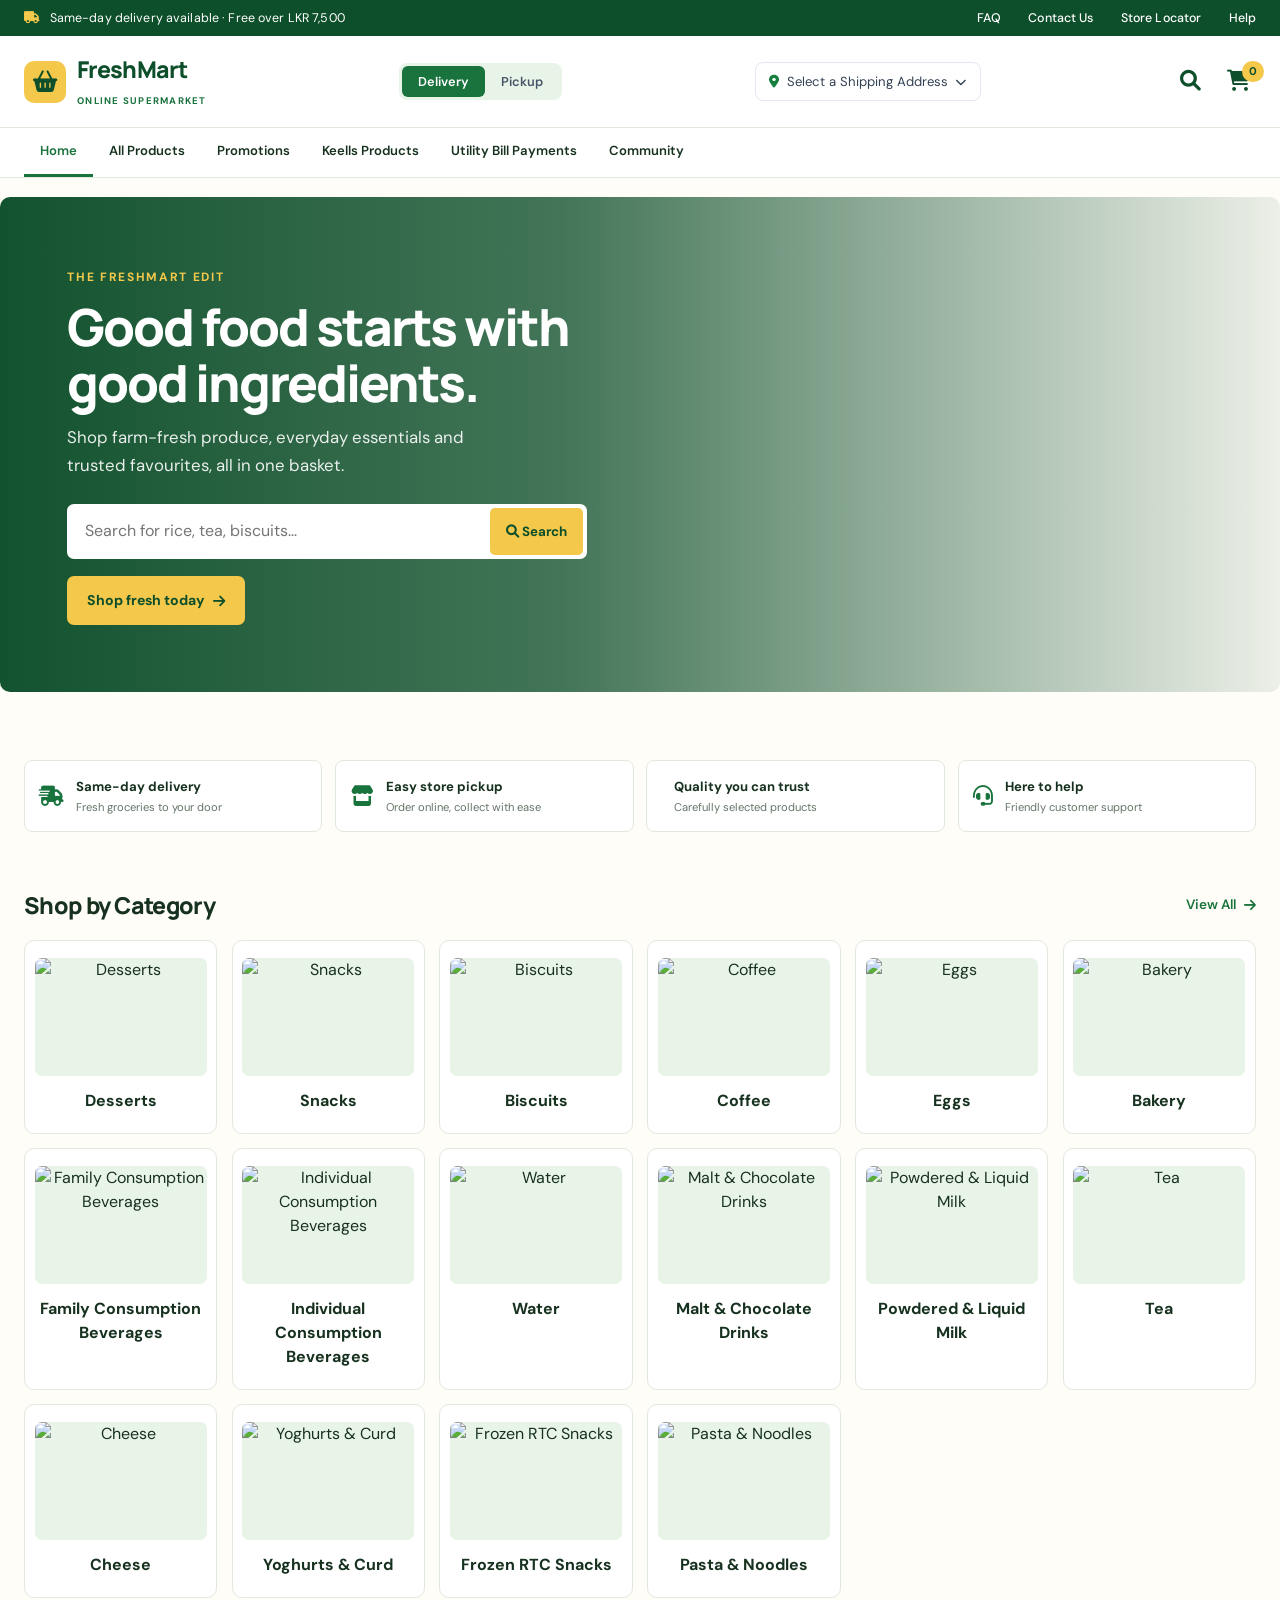
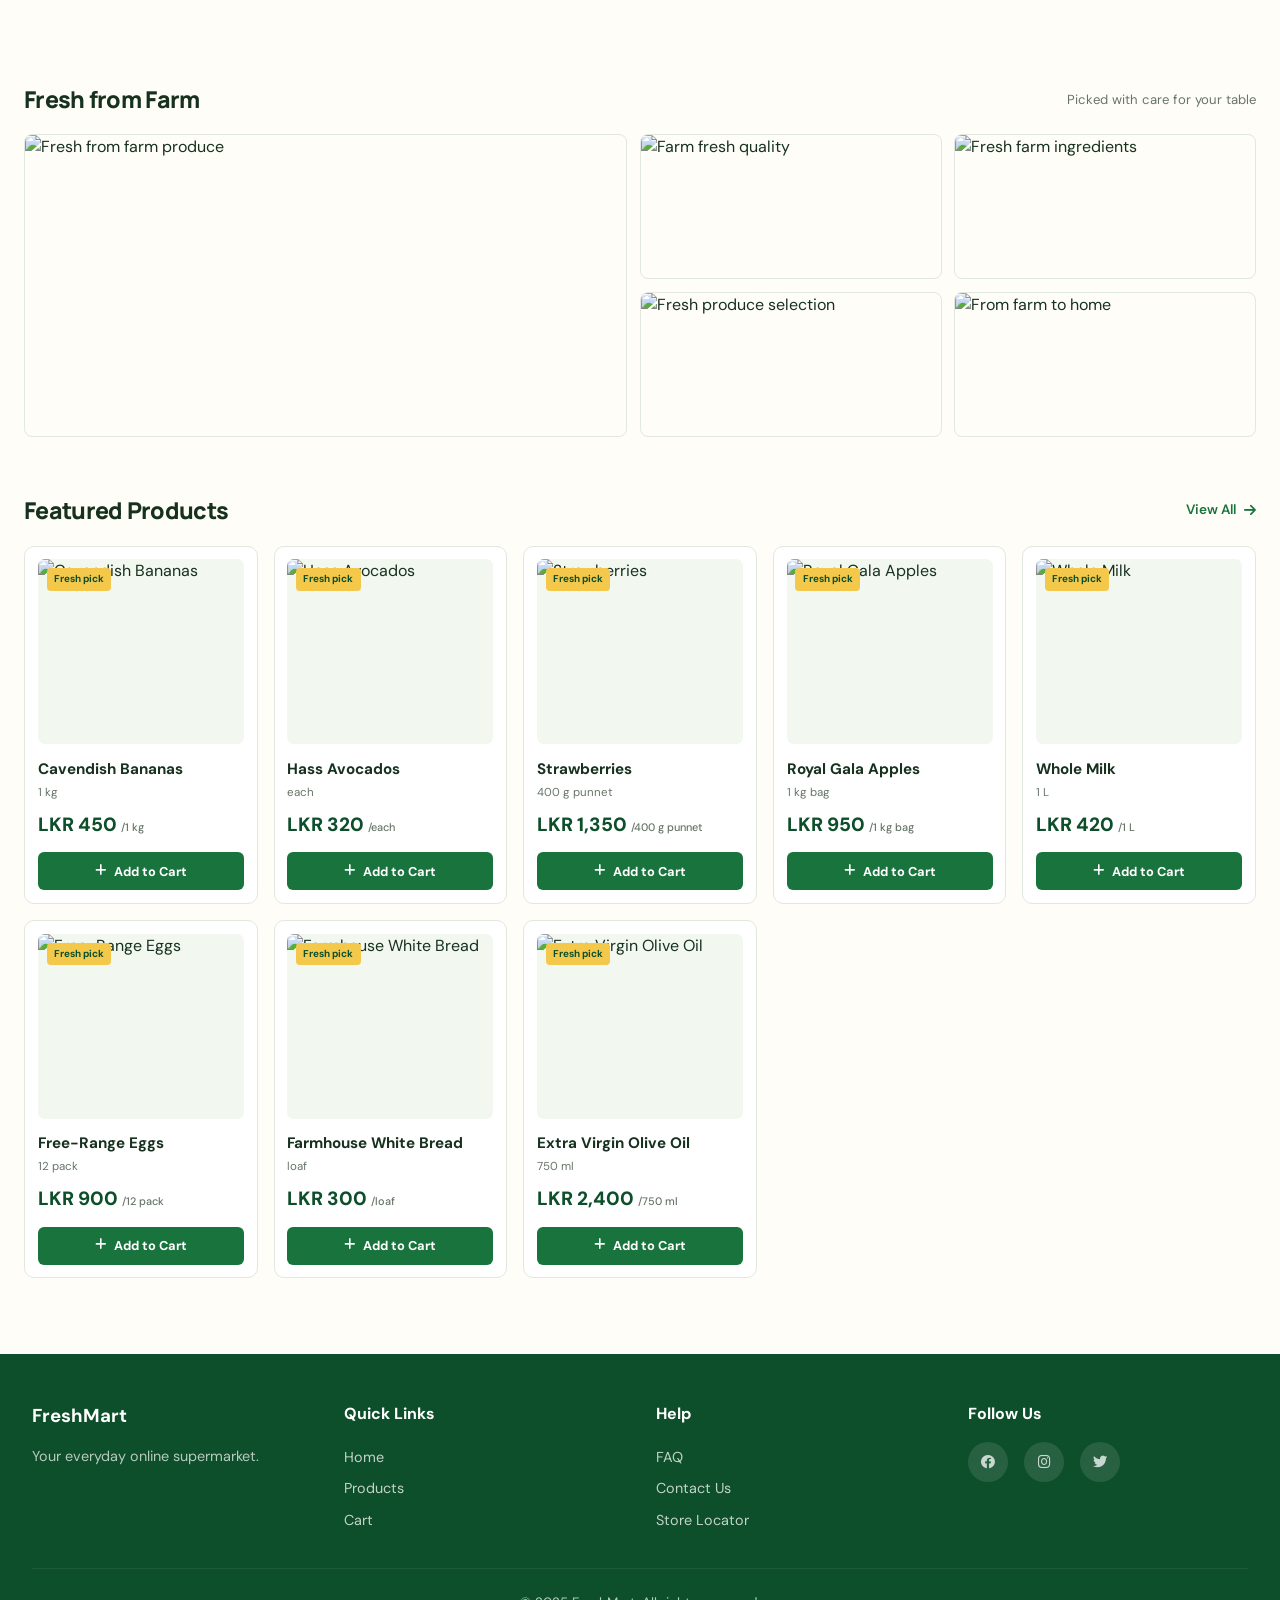
==== index.html @ 873bbb11 "Add" ====
<!DOCTYPE html>
<html lang="en">
<head>
  <meta charset="UTF-8">
  <meta name="viewport" content="width=device-width, initial-scale=1.0">
  <title>FreshMart · Everyday groceries, delivered</title>
  <link rel="stylesheet" href="https://cdnjs.cloudflare.com/ajax/libs/font-awesome/6.0.0-beta3/css/all.min.css">
  <link rel="stylesheet" href="css/style.css">
</head>
<body>

  <!-- TOP BAR -->
  <div class="top-bar">
    <div><i class="fas fa-truck"></i> Same-day delivery available · Free over LKR 7,500</div>
    <div class="top-links">
      <a href="community.html">FAQ</a>
      <a href="community.html">Contact Us</a>
      <a href="community.html">Store Locator</a>
      <a href="community.html">Help</a>
    </div>
  </div>

  <!-- HEADER -->
  <header class="main-header">
    <div class="logo-area">
      <a href="index.html">
        <div class="logo-icon"><i class="fas fa-shopping-basket"></i></div>
      </a>
      <div class="logo-text">
        <h1>FreshMart</h1>
        <span>ONLINE SUPERMARKET</span>
      </div>
    </div>

    <div class="delivery-toggle">
      <button class="active" data-mode="delivery">Delivery</button>
      <button data-mode="pickup">Pickup</button>
    </div>

    <div class="address-selector">
      <i class="fas fa-map-marker-alt"></i>
      <span>Select a Shipping Address</span>
      <i class="fas fa-chevron-down"></i>
    </div>

    <div class="header-actions">
      <button class="icon-btn" id="searchToggle"><i class="fas fa-search"></i></button>
      <a href="cart.html" class="icon-btn cart-link">
        <i class="fas fa-shopping-cart"></i>
        <span class="cart-badge" id="headerCartCount">0</span>
      </a>
    </div>
  </header>

  <!-- SEARCH BAR (hidden by default) -->
  <div class="search-bar" id="searchBar">
    <input type="text" placeholder="Search for products...">
    <button><i class="fas fa-search"></i></button>
  </div>

  <!-- NAVIGATION MENU -->
  <nav class="nav-menu">
    <ul>
      <li><a href="index.html" class="active">Home</a></li>
      <li><a href="products.html">All Products</a></li>
      <li><a href="promotions.html">Promotions</a></li>
      <li><a href="keells-products.html">Keells Products</a></li>
      <li><a href="utility-bills.html">Utility Bill Payments</a></li>
      <li><a href="community.html">Community</a></li>
    </ul>
  </nav>

  <!-- HERO BANNER -->
  <section class="hero-banner">
    <div class="hero-content">
      <span class="hero-kicker">THE FRESHMART EDIT</span>
      <h2>Good food starts with good ingredients.</h2>
      <p>Shop farm-fresh produce, everyday essentials and trusted favourites, all in one basket.</p>
      <form class="hero-search" action="search.html" method="get">
        <label class="sr-only" for="heroSearch">Search groceries</label>
        <input id="heroSearch" name="q" type="search" placeholder="Search for rice, tea, biscuits..." required>
        <button type="submit"><i class="fas fa-search"></i> Search</button>
      </form>
      <a href="products.html" class="btn-primary">Shop fresh today <i class="fas fa-arrow-right"></i></a>
    </div>
  </section>

  <section class="service-strip container" aria-label="FreshMart services">
    <div><i class="fas fa-truck-fast"></i><div><strong>Same-day delivery</strong><span>Fresh groceries to your door</span></div></div>
    <div><i class="fas fa-store"></i><div><strong>Easy store pickup</strong><span>Order online, collect with ease</span></div></div>
    <div><i class="fas fa-shield-heart"></i><div><strong>Quality you can trust</strong><span>Carefully selected products</span></div></div>
    <div><i class="fas fa-headset"></i><div><strong>Here to help</strong><span>Friendly customer support</span></div></div>
  </section>

  <!-- FEATURED CATEGORIES -->
  <section class="container">
    <div class="section-header">
      <h2>Shop by Category</h2>
      <a href="categories.html">View All <i class="fas fa-arrow-right"></i></a>
    </div>
    <div class="category-cards" id="categoryCards"></div>
  </section>

  <section class="container farm-section">
    <div class="section-header">
      <h2>Fresh from Farm</h2>
      <span class="section-note">Picked with care for your table</span>
    </div>
    <div class="farm-banners">
      <img src="https://essstr.blob.core.windows.net/essimg/banners/hfff/HM-Fresh-banner-1-Web.png" alt="Fresh from farm produce">
      <img src="https://essstr.blob.core.windows.net/essimg/banners/hfff/HM-Fresh-banner-2-Web.png" alt="Farm fresh quality">
      <img src="https://essstr.blob.core.windows.net/essimg/banners/hfff/HM-Fresh-banner-3-Web.png" alt="Fresh farm ingredients">
      <img src="https://essstr.blob.core.windows.net/essimg/banners/hfff/HM-Fresh-banner-4-Web.png" alt="Fresh produce selection">
      <img src="https://essstr.blob.core.windows.net/essimg/banners/hfff/HM-Fresh-banner-5-Web.png" alt="From farm to home">
    </div>
  </section>

  <!-- FEATURED PRODUCTS -->
  <section class="container">
    <div class="section-header">
      <h2>Featured Products</h2>
      <a href="products.html">View All <i class="fas fa-arrow-right"></i></a>
    </div>
    <div class="product-grid" id="featuredProducts"></div>
  </section>

  <!-- FOOTER -->
  <footer class="main-footer">
    <div class="footer-content">
      <div class="footer-col">
        <h3>FreshMart</h3>
        <p>Your everyday online supermarket.</p>
      </div>
      <div class="footer-col">
        <h4>Quick Links</h4>
        <a href="index.html">Home</a>
        <a href="products.html">Products</a>
        <a href="cart.html">Cart</a>
      </div>
      <div class="footer-col">
        <h4>Help</h4>
        <a href="community.html">FAQ</a>
        <a href="community.html">Contact Us</a>
        <a href="community.html">Store Locator</a>
      </div>
      <div class="footer-col">
        <h4>Follow Us</h4>
        <div class="social-links">
          <a href="#"><i class="fab fa-facebook"></i></a>
          <a href="#"><i class="fab fa-instagram"></i></a>
          <a href="#"><i class="fab fa-twitter"></i></a>
        </div>
      </div>
    </div>
    <div class="footer-bottom">
      &copy; 2025 FreshMart. All rights reserved.
    </div>
  </footer>

  <script src="js/data.js"></script>
  <script src="js/api.js"></script>
  <script src="js/cart.js"></script>
  <script src="js/main.js"></script>
</body>
</html>
---- css/style.css ----
@import url('https://fonts.googleapis.com/css2?family=DM+Sans:wght@400;500;600;700&family=Manrope:wght@700;800&display=swap');

/* ========== RESET & BASE ========== */
* { margin: 0; padding: 0; box-sizing: border-box; font-family: 'Inter', system-ui, sans-serif; }
body { background: #f2f4f8; color: #1e293b; line-height: 1.5; }
a { text-decoration: none; color: inherit; }
img { max-width: 100%; display: block; }

/* ========== TOP BAR ========== */
.top-bar {
  background: #002e5c;
  color: white;
  padding: 0.5rem 2rem;
  font-size: 0.85rem;
  display: flex;
  justify-content: space-between;
  align-items: center;
  flex-wrap: wrap;
  gap: 1rem;
}
.top-links a { color: white; margin-left: 1.5rem; font-weight: 500; }
.top-links a:hover { text-decoration: underline; }

/* ========== HEADER ========== */
.main-header {
  background: white;
  padding: 1rem 2rem;
  box-shadow: 0 2px 8px rgba(0,0,0,0.05);
  display: flex;
  align-items: center;
  justify-content: space-between;
  flex-wrap: wrap;
  gap: 1.5rem;
  position: sticky;
  top: 0;
  z-index: 100;
}
.logo-area { display: flex; align-items: center; gap: 0.8rem; }
.logo-icon {
  background: #e63946;
  color: white;
  width: 48px; height: 48px;
  border-radius: 12px;
  display: flex; align-items: center; justify-content: center;
  font-size: 1.8rem;
}
.logo-text h1 { font-size: 1.6rem; font-weight: 800; color: #002e5c; }
.logo-text span { font-size: 0.7rem; color: #64748b; letter-spacing: 1px; }

.delivery-toggle {
  display: flex;
  background: #f1f5f9;
  border-radius: 40px;
  padding: 4px;
}
.delivery-toggle button {
  border: none;
  background: transparent;
  padding: 0.5rem 1.5rem;
  border-radius: 40px;
  font-weight: 600;
  font-size: 0.9rem;
  cursor: pointer;
  color: #475569;
  transition: all 0.2s;
}
.delivery-toggle button.active { background: #002e5c; color: white; }

.address-selector {
  display: flex;
  align-items: center;
  gap: 0.5rem;
  background: #f8fafc;
  padding: 0.5rem 1.2rem;
  border-radius: 40px;
  border: 1px solid #e2e8f0;
  font-size: 0.9rem;
  color: #334155;
  cursor: pointer;
  transition: all 0.2s;
}
.address-selector:hover { border-color: #002e5c; }
.address-selector i:first-child { color: #e63946; }
.address-selector i:last-child { font-size: 0.7rem; }

.header-actions { display: flex; align-items: center; gap: 1.2rem; }
.icon-btn {
  background: none;
  border: none;
  font-size: 1.3rem;
  color: #002e5c;
  cursor: pointer;
  position: relative;
  padding: 0.4rem;
  border-radius: 50%;
  transition: all 0.2s;
  display: flex;
  align-items: center;
  justify-content: center;
}
.icon-btn:hover { background: #f1f5f9; }
.cart-badge {
  position: absolute;
  top: -4px; right: -8px;
  background: #e63946;
  color: white;
  font-size: 0.7rem;
  padding: 2px 7px;
  border-radius: 40px;
  font-weight: 700;
}

/* ========== SEARCH BAR ========== */
.search-bar {
  display: none;
  background: white;
  padding: 1rem 2rem;
  border-top: 1px solid #e2e8f0;
}
.search-bar.active { display: flex; gap: 0.5rem; }
.search-bar input {
  flex: 1;
  padding: 0.75rem 1.2rem;
  border: 1px solid #e2e8f0;
  border-radius: 40px;
  font-size: 0.95rem;
  outline: none;
}
.search-bar input:focus { border-color: #002e5c; }
.search-bar button {
  background: #002e5c;
  color: white;
  border: none;
  padding: 0.75rem 1.5rem;
  border-radius: 40px;
  cursor: pointer;
}

/* ========== NAVIGATION MENU ========== */
.nav-menu {
  background: white;
  border-top: 1px solid #e2e8f0;
  box-shadow: 0 2px 4px rgba(0,0,0,0.02);
  position: sticky;
  top: 80px;
  z-index: 99;
}
.nav-menu ul {
  display: flex;
  list-style: none;
  max-width: 1280px;
  margin: 0 auto;
  padding: 0 1.5rem;
  flex-wrap: wrap;
}
.nav-menu > ul > li { position: relative; }
.nav-menu a {
  display: block;
  padding: 1rem 1.2rem;
  font-weight: 600;
  font-size: 0.9rem;
  color: #002e5c;
  border-bottom: 3px solid transparent;
  transition: all 0.2s;
}
.nav-menu a:hover, .nav-menu a.active {
  border-bottom-color: #e63946;
  color: #e63946;
}
.dropdown-menu {
  display: none;
  position: absolute;
  top: 100%; left: 0;
  background: white;
  min-width: 220px;
  box-shadow: 0 8px 24px rgba(0,0,0,0.1);
  border-radius: 8px;
  padding: 0.5rem 0;
  flex-direction: column;
  list-style: none;
}
.dropdown.open .dropdown-menu, .dropdown:focus-within .dropdown-menu { display: flex; }
.dropdown-menu a {
  padding: 0.7rem 1.5rem;
  border-bottom: none;
  font-weight: 500;
}
.dropdown-menu a:hover {
  background: #f8fafc;
  border-bottom: none;
  color: #e63946;
}

/* ========== HERO BANNER ========== */
.hero-banner {
  max-width: 1280px;
  margin: 1.5rem auto;
  background: linear-gradient(135deg, #002e5c 0%, #004a8f 100%);
  color: white;
  border-radius: 24px;
  padding: 3rem;
  position: relative;
  overflow: hidden;
}
.hero-content { max-width: 500px; position: relative; z-index: 2; }
.hero-banner h2 { font-size: 2.2rem; font-weight: 800; margin-bottom: 0.5rem; }
.hero-banner p { opacity: 0.9; font-size: 1.05rem; margin-bottom: 1.5rem; }
.hero-search { display: flex; max-width: 520px; margin-bottom: 1.1rem; background: white; border-radius: 7px; padding: 0.25rem; }
.hero-search input { flex: 1; min-width: 0; border: 0; outline: 0; padding: 0.72rem 0.85rem; color: var(--ink); font: inherit; }
.hero-search button { border: 0; border-radius: 5px; background: var(--yellow); color: var(--leaf-dark); padding: 0 1rem; font-weight: 700; cursor: pointer; }
.hero-search button:hover { background: #e8b72f; }
.sr-only { position: absolute; width: 1px; height: 1px; padding: 0; margin: -1px; overflow: hidden; clip: rect(0, 0, 0, 0); white-space: nowrap; border: 0; }
.service-strip { display: grid; grid-template-columns: repeat(4, 1fr); gap: 0.8rem; padding-top: 0; }
.service-strip > div { display: flex; align-items: center; gap: 0.75rem; min-height: 72px; border: 1px solid var(--line); border-radius: 8px; background: white; padding: 0.9rem; }
.service-strip i { color: var(--leaf); font-size: 1.25rem; }
.service-strip strong, .service-strip span { display: block; }
.service-strip strong { color: var(--ink); font-size: 0.82rem; }
.service-strip span { color: var(--muted); font-size: 0.7rem; margin-top: 0.15rem; }
.btn-primary {
  display: inline-flex;
  align-items: center;
  gap: 0.5rem;
  background: #e63946;
  color: white;
  padding: 0.9rem 2rem;
  border-radius: 40px;
  font-weight: 700;
  transition: all 0.2s;
}
.btn-primary:hover { background: #c1121f; transform: translateY(-2px); }

/* ========== CONTAINER ========== */
.container { max-width: 1280px; margin: 0 auto; padding: 2rem 1.5rem; }
.page-content { padding-top: 1rem; }

.section-header {
  display: flex;
  justify-content: space-between;
  align-items: center;
  margin-bottom: 1.5rem;
}
.section-header h2 { font-size: 1.5rem; font-weight: 800; color: #002e5c; }
.section-header a { color: #e63946; font-weight: 600; display: flex; align-items: center; gap: 0.5rem; }
.section-header a:hover { text-decoration: underline; }

.page-header { margin-bottom: 2rem; }
.page-header h1 { font-size: 2rem; font-weight: 800; color: #002e5c; margin-bottom: 0.3rem; }
.page-header p { color: #64748b; }

/* ========== CATEGORY CARDS ========== */
.category-cards {
  display: grid;
  grid-template-columns: repeat(auto-fill, minmax(180px, 1fr));
  gap: 1.2rem;
  margin-bottom: 3rem;
}
.category-card {
  background: white;
  border-radius: 20px;
  padding: 1.5rem 1rem;
  text-align: center;
  box-shadow: 0 4px 12px rgba(0,0,0,0.04);
  transition: all 0.2s;
  border: 1px solid #eef2f6;
  cursor: pointer;
}
.category-card:hover { transform: translateY(-4px); box-shadow: 0 12px 24px rgba(0,0,0,0.08); }
.category-card .cat-icon { font-size: 2.8rem; margin-bottom: 0.8rem; }
.category-card h3 { font-size: 1rem; font-weight: 700; color: #002e5c; }
.category-card p { font-size: 0.8rem; color: #64748b; margin-top: 0.3rem; }

/* ========== FILTERS BAR ========== */
.filters-bar {
  display: flex;
  justify-content: space-between;
  align-items: center;
  gap: 1rem;
  margin-bottom: 1.5rem;
  flex-wrap: wrap;
}
.category-buttons { display: flex; flex-wrap: wrap; gap: 0.6rem; }
.cat-btn {
  background: white;
  border: 1px solid #e2e8f0;
  padding: 0.55rem 1.2rem;
  border-radius: 40px;
  font-weight: 600;
  font-size: 0.85rem;
  color: #1e293b;
  cursor: pointer;
  transition: all 0.2s;
  display: flex;
  align-items: center;
  gap: 0.4rem;
}
.cat-btn i { color: #e63946; }
.cat-btn:hover { background: #f1f5f9; }
.cat-btn.active { background: #002e5c; border-color: #002e5c; color: white; }
.cat-btn.active i { color: white; }

.sort-control { display: flex; align-items: center; gap: 0.5rem; }
.sort-control label { font-size: 0.85rem; color: #64748b; font-weight: 500; }
.sort-control select {
  padding: 0.55rem 1rem;
  border: 1px solid #e2e8f0;
  border-radius: 40px;
  font-size: 0.85rem;
  background: white;
  cursor: pointer;
  outline: none;
}
.sort-control select:focus { border-color: #002e5c; }

/* ========== PRODUCT GRID ========== */
.product-grid {
  display: grid;
  grid-template-columns: repeat(auto-fill, minmax(220px, 1fr));
  gap: 1.5rem;
}
.product-card {
  background: white;
  border-radius: 20px;
  padding: 1.2rem;
  box-shadow: 0 4px 12px rgba(0,0,0,0.04);
  display: flex;
  flex-direction: column;
  transition: all 0.2s;
  border: 1px solid #eef2f6;
}
.product-card:hover { transform: translateY(-3px); box-shadow: 0 12px 24px rgba(0,0,0,0.08); }
.product-icon { font-size: 3rem; text-align: center; margin-bottom: 0.8rem; }
.product-name { font-size: 1.05rem; font-weight: 700; margin-bottom: 0.2rem; color: #1e293b; }
.product-category { font-size: 0.75rem; color: #64748b; text-transform: uppercase; margin-bottom: 0.6rem; letter-spacing: 0.3px; }
.product-price { font-size: 1.4rem; font-weight: 800; color: #002e5c; margin-bottom: 1rem; }
.product-price small { font-size: 0.8rem; font-weight: 500; color: #64748b; }
.add-to-cart-btn {
  background: #e63946;
  color: white;
  border: none;
  border-radius: 40px;
  padding: 0.7rem;
  font-weight: 700;
  font-size: 0.9rem;
  display: flex;
  align-items: center;
  justify-content: center;
  gap: 0.5rem;
  cursor: pointer;
  margin-top: auto;
  transition: all 0.2s;
}
.add-to-cart-btn:hover { background: #c1121f; }
.add-to-cart-btn.added { background: #16a34a; pointer-events: none; opacity: 0.9; }

/* ========== CART PAGE LAYOUT ========== */
.cart-layout {
  display: grid;
  grid-template-columns: 1fr 360px;
  gap: 2rem;
  align-items: start;
}
.cart-main {
  background: white;
  border-radius: 20px;
  padding: 1.5rem;
  box-shadow: 0 4px 12px rgba(0,0,0,0.04);
  min-height: 300px;
}
.cart-items-container { display: flex; flex-direction: column; gap: 0.8rem; }
.cart-item {
  display: flex;
  align-items: center;
  justify-content: space-between;
  background: #f8fafc;
  padding: 1rem 1.2rem;
  border-radius: 16px;
  border: 1px solid #f1f5f9;
  animation: slideIn 0.25s ease;
}
@keyframes slideIn {
  from { opacity: 0; transform: translateY(8px); }
  to { opacity: 1; transform: translateY(0); }
}
.cart-item-info { display: flex; align-items: center; gap: 1rem; flex-wrap: wrap; flex: 1; }
.cart-item-icon { font-size: 2rem; width: 44px; text-align: center; }
.cart-item-name { font-weight: 700; font-size: 1rem; }
.cart-item-price { font-weight: 700; color: #e63946; font-size: 1rem; }
.cart-item-quantity {
  display: flex;
  align-items: center;
  gap: 0.5rem;
  background: white;
  border: 1px solid #e2e8f0;
  border-radius: 40px;
  padding: 0.2rem;
}
.cart-item-quantity button {
  background: none;
  border: none;
  width: 28px;
  height: 28px;
  border-radius: 50%;
  cursor: pointer;
  font-weight: 700;
  color: #002e5c;
  display: flex;
  align-items: center;
  justify-content: center;
  font-size: 1rem;
}
.cart-item-quantity button:hover { background: #f1f5f9; }
.cart-item-quantity span { font-weight: 700; min-width: 20px; text-align: center; font-size: 0.9rem; }
.cart-item-remove {
  background: none;
  border: none;
  color: #94a3b8;
  font-size: 1.1rem;
  cursor: pointer;
  padding: 0.4rem 0.6rem;
  border-radius: 50%;
  transition: all 0.15s;
}
.cart-item-remove:hover { color: #b91c1c; background: #fee2e2; }

.empty-cart-message { text-align: center; color: #94a3b8; padding: 3rem 1rem; }
.empty-cart-message i { font-size: 3rem; opacity: 0.5; display: block; margin-bottom: 1rem; }
.empty-cart-message h3 { font-size: 1.2rem; margin-bottom: 0.5rem; color: #64748b; }
.empty-cart-message a { color: #e63946; font-weight: 700; }

/* ========== ORDER SUMMARY SIDEBAR ========== */
.cart-sidebar { position: sticky; top: 160px; }
.order-summary {
  background: white;
  border-radius: 20px;
  padding: 1.5rem;
  box-shadow: 0 4px 12px rgba(0,0,0,0.04);
  border: 1px solid #eef2f6;
}
.order-summary h3 {
  font-size: 1.2rem;
  font-weight: 800;
  color: #002e5c;
  margin-bottom: 1.2rem;
  padding-bottom: 0.8rem;
  border-bottom: 1px solid #f1f5f9;
}
.summary-row {
  display: flex;
  justify-content: space-between;
  padding: 0.6rem 0;
  font-size: 0.95rem;
  color: #475569;
}
.summary-row.total-row {
  border-top: 1px solid #f1f5f9;
  margin-top: 0.5rem;
  padding-top: 1rem;
  font-size: 1.1rem;
  font-weight: 800;
  color: #002e5c;
}
.summary-row.total-row span:last-child { color: #e63946; }
.btn-checkout {
  width: 100%;
  background: #e63946;
  color: white;
  border: none;
  padding: 1rem;
  border-radius: 40px;
  font-weight: 700;
  font-size: 1rem;
  cursor: pointer;
  margin-top: 1.2rem;
  display: flex;
  align-items: center;
  justify-content: center;
  gap: 0.6rem;
  transition: all 0.2s;
}
.btn-checkout:hover:not(:disabled) { background: #c1121f; }
.btn-checkout:disabled { background: #cbd5e1; cursor: not-allowed; }
.continue-shopping {
  display: block;
  text-align: center;
  margin-top: 1rem;
  color: #64748b;
  font-weight: 600;
  font-size: 0.9rem;
}
.continue-shopping:hover { color: #e63946; }

/* ========== FOOTER ========== */
.main-footer {
  background: #002e5c;
  color: white;
  margin-top: 3rem;
  padding: 3rem 2rem 1rem;
}
.footer-content {
  max-width: 1280px;
  margin: 0 auto;
  display: grid;
  grid-template-columns: repeat(auto-fit, minmax(200px, 1fr));
  gap: 2rem;
  padding-bottom: 2rem;
}
.footer-col h3, .footer-col h4 { margin-bottom: 1rem; }
.footer-col p { opacity: 0.7; font-size: 0.9rem; }
.footer-col a {
  display: block;
  color: rgba(255,255,255,0.75);
  padding: 0.3rem 0;
  font-size: 0.9rem;
  transition: color 0.2s;
}
.footer-col a:hover { color: white; }
.social-links { display: flex; gap: 1rem; }
.social-links a {
  width: 40px; height: 40px;
  background: rgba(255,255,255,0.1);
  border-radius: 50%;
  display: flex;
  align-items: center;
  justify-content: center;
  padding: 0;
}
.social-links a:hover { background: #e63946; }
.footer-bottom {
  text-align: center;
  padding-top: 1.5rem;
  border-top: 1px solid rgba(255,255,255,0.1);
  font-size: 0.85rem;
  opacity: 0.7;
}

/* ========== RESPONSIVE ========== */
@media (max-width: 1024px) {
  .cart-layout { grid-template-columns: 1fr; }
  .cart-sidebar { position: static; }
}
@media (max-width: 768px) {
  .top-bar { flex-direction: column; align-items: flex-start; gap: 0.5rem; }
  .main-header { flex-direction: column; align-items: stretch; gap: 1rem; }
  .header-actions { justify-content: space-between; }
  .nav-menu { top: auto; position: static; }
  .nav-menu ul { overflow-x: auto; flex-wrap: nowrap; }
  .hero-banner { padding: 2rem 1.5rem; }
  .hero-banner h2 { font-size: 1.6rem; }
  .product-grid { grid-template-columns: repeat(auto-fill, minmax(160px, 1fr)); gap: 1rem; }
  .cart-item { flex-wrap: wrap; gap: 0.5rem; }
  .footer-content { grid-template-columns: 1fr 1fr; }
}
@media (max-width: 480px) {
  .product-grid { grid-template-columns: 1fr 1fr; gap: 0.8rem; }
  .product-card { padding: 0.8rem; }
  .product-name { font-size: 0.9rem; }
  .product-price { font-size: 1.1rem; }
  .add-to-cart-btn { font-size: 0.8rem; padding: 0.6rem; }
  .footer-content { grid-template-columns: 1fr; }
}

/* ========== GREEN FRESHMART THEME ========== */
:root {
  --theme-green-900: #14532d;
  --theme-green-700: #15803d;
  --theme-green-600: #16a34a;
  --theme-green-100: #dcfce7;
  --theme-green-50: #f0fdf4;
}

body { background: #f3f8f4; }
.top-bar, .main-footer { background: var(--theme-green-900); }
.logo-icon, .cart-badge, .btn-primary, .add-to-cart-btn, .btn-checkout,
.search-bar button, .search-form button, .btn-primary-full { background: var(--theme-green-700); }
.logo-text h1, .icon-btn, .nav-menu a, .section-header h2, .page-header h1,
.category-card h3, .product-price, .cart-item-quantity button, .order-summary h3,
.summary-row.total-row, .product-detail-name, .search-hero h1, .search-results-header h2,
.auth-card h2, .account-header h1, .account-card h3, .page-title, .checkout-item-price,
.success-box h1 { color: var(--theme-green-900); }
.delivery-toggle button.active, .cat-btn.active { background: var(--theme-green-700); border-color: var(--theme-green-700); }
.address-selector:hover, .search-bar input:focus, .sort-control select:focus,
.input-wrapper input:focus, .search-form input:focus, .form-grid input:focus,
.payment-option:hover { border-color: var(--theme-green-600); }
.address-selector i:first-child, .cat-btn i, .section-header a, .cart-item-price,
.empty-cart-message a, .continue-shopping:hover, .breadcrumb a:hover, .product-detail-meta i,
.forgot-link, .auth-switch a, .account-card i, .payment-option i, .success-order-id strong,
.summary-row.total-row span:last-child { color: var(--theme-green-700); }
.nav-menu a:hover, .nav-menu a.active { border-bottom-color: var(--theme-green-600); color: var(--theme-green-700); }
.dropdown-menu a:hover { color: var(--theme-green-700); background: var(--theme-green-50); }
.hero-banner, .search-results-header { background: linear-gradient(135deg, var(--theme-green-900) 0%, var(--theme-green-700) 100%); }
.btn-primary:hover, .add-to-cart-btn:hover, .btn-checkout:hover:not(:disabled),
.search-form button:hover, .btn-primary-full:hover:not(:disabled) { background: var(--theme-green-900); }
.add-to-cart-btn.added { background: var(--theme-green-600); }
.cart-item-quantity button:hover { background: var(--theme-green-100); }
.thumb.active { border-color: var(--theme-green-600); }
.payment-option input { accent-color: var(--theme-green-600); }
.social-links a:hover { background: var(--theme-green-600); }

/* ========== FRESH MARKET STOREFRONT ========== */
:root {
  --ink: #17311f;
  --muted: #667568;
  --leaf: #19733d;
  --leaf-dark: #0e4f2b;
  --mint: #e9f4e8;
  --cream: #fffdf7;
  --line: #e1e8de;
  --yellow: #f3c84b;
}

* { font-family: 'DM Sans', sans-serif; }
body { background: var(--cream); color: var(--ink); }
.top-bar { background: var(--leaf-dark); padding: 0.55rem max(1.5rem, calc((100% - 1280px) / 2)); font-size: 0.78rem; letter-spacing: 0.01em; }
.top-bar i { color: var(--yellow); margin-right: 0.4rem; }
.main-header { padding: 1rem max(1.5rem, calc((100% - 1280px) / 2)); box-shadow: 0 1px 0 var(--line); position: relative; }
.logo-area { gap: 0.7rem; }
.logo-icon { width: 42px; height: 42px; border-radius: 10px; background: var(--yellow); color: var(--leaf-dark); font-size: 1.35rem; }
.logo-text h1 { font-family: 'Manrope', sans-serif; font-size: 1.45rem; letter-spacing: -0.04em; color: var(--leaf-dark); }
.logo-text span { font-size: 0.6rem; color: var(--leaf); font-weight: 700; letter-spacing: 0.13em; }
.delivery-toggle { background: var(--mint); border-radius: 8px; padding: 3px; }
.delivery-toggle button { padding: 0.45rem 1rem; border-radius: 6px; font-size: 0.8rem; }
.delivery-toggle button.active { background: var(--leaf); }
.address-selector { border-radius: 8px; background: #fff; padding: 0.55rem 0.85rem; font-size: 0.82rem; }
.header-actions { gap: 0.8rem; }
.icon-btn { color: var(--leaf-dark); border-radius: 8px; }
.cart-badge { background: var(--yellow); color: var(--leaf-dark); }
.nav-menu { top: 0; position: relative; border-top: 0; box-shadow: 0 1px 0 var(--line); }
.nav-menu ul { padding: 0 max(1.5rem, calc((100% - 1280px) / 2)); }
.nav-menu a { color: var(--ink); padding: 0.85rem 1rem; font-size: 0.82rem; }
.nav-menu a:hover, .nav-menu a.active { color: var(--leaf); border-bottom-color: var(--leaf); }

.hero-banner { max-width: 1280px; min-height: 360px; margin: 1.25rem auto 2.5rem; border-radius: 10px; padding: 4.2rem; display: flex; align-items: center; background: linear-gradient(90deg, rgba(14,79,43,0.98) 0%, rgba(14,79,43,0.78) 44%, rgba(14,79,43,0.08) 100%), url('https://images.unsplash.com/photo-1542838132-92c53300491e?auto=format&fit=crop&w=1800&q=85') center/cover; }
.hero-content { max-width: 520px; }
.hero-kicker { color: var(--yellow); font-size: 0.75rem; font-weight: 700; letter-spacing: 0.14em; }
.hero-banner h2 { font-family: 'Manrope', sans-serif; font-size: clamp(2rem, 4vw, 3.5rem); line-height: 1.08; margin: 0.7rem 0 0.8rem; letter-spacing: -0.04em; }
.hero-banner p { max-width: 410px; line-height: 1.7; }
.btn-primary { border-radius: 7px; background: var(--yellow); color: var(--leaf-dark); padding: 0.85rem 1.25rem; font-size: 0.88rem; }
.btn-primary:hover { background: #fff; color: var(--leaf-dark); }
.container { max-width: 1280px; padding: 1.75rem 1.5rem; }
.section-header { margin-bottom: 1.1rem; }
.section-header h2, .page-header h1 { font-family: 'Manrope', sans-serif; color: var(--ink); letter-spacing: -0.03em; }
.section-header h2 { font-size: 1.45rem; }
.section-header a { color: var(--leaf); font-size: 0.85rem; }
.category-cards { gap: 0.9rem; }
.category-card { border-radius: 10px; border: 1px solid var(--line); box-shadow: none; padding: 1.25rem 0.8rem; }
.category-card:hover { transform: translateY(-3px); border-color: #a9c9aa; box-shadow: 0 10px 24px rgba(23,49,31,0.08); }
.category-card.active { border: 2px solid var(--leaf) !important; box-shadow: 0 0 0 3px var(--mint), 0 10px 24px rgba(23,49,31,0.12); }
.category-card.active h3 { color: var(--leaf-dark); }
.category-card .cat-icon { font-size: 2.4rem; }
.category-card .cat-image { height: 118px; margin: -0.2rem -0.2rem 0.8rem; border-radius: 7px; overflow: hidden; background: var(--mint); }
.category-card .cat-image img { width: 100%; height: 100%; object-fit: cover; }
.category-card h3 { color: var(--ink); }
.section-note { color: var(--muted); font-size: 0.82rem; }
.farm-section { padding-top: 0.5rem; }
.farm-banners { display: grid; grid-template-columns: 2fr 1fr 1fr; grid-auto-rows: 145px; gap: 0.8rem; }
.farm-banners img { width: 100%; height: 100%; object-fit: cover; border-radius: 8px; border: 1px solid var(--line); }
.farm-banners img:first-child { grid-row: span 2; }
.info-grid { display: grid; grid-template-columns: repeat(3, 1fr); gap: 1rem; }
.promo-card { display: flex; flex-direction: column; background: white; border: 1px solid var(--line); border-radius: 10px; overflow: hidden; transition: transform 0.2s, box-shadow 0.2s; }
.promo-card:hover { transform: translateY(-3px); box-shadow: 0 12px 25px rgba(23,49,31,0.1); }
.promo-card img { width: 100%; height: 190px; object-fit: cover; background: var(--mint); }
.promo-card div { padding: 1.2rem; }
.promo-card span, .brand-hero span { color: var(--leaf); font-size: 0.72rem; font-weight: 700; letter-spacing: 0.1em; text-transform: uppercase; }
.promo-card h2 { font-family: 'Manrope', sans-serif; color: var(--ink); font-size: 1.2rem; margin: 0.35rem 0; }
.promo-card p, .brand-hero p, .utility-points span, .community-grid p { color: var(--muted); font-size: 0.88rem; }
.brand-hero { min-height: 300px; display: flex; align-items: center; padding: 3rem; border-radius: 10px; color: white; background: linear-gradient(90deg, rgba(14,79,43,0.97), rgba(14,79,43,0.45)), url('https://essstr.blob.core.windows.net/essimg/banners/hfff/HM-Fresh-banner-1-Web.png') center/cover; }
.brand-hero div { max-width: 480px; }
.brand-hero h2, .community-story h1 { font-family: 'Manrope', sans-serif; font-size: 2.5rem; line-height: 1.1; margin: 0.7rem 0; }
.brand-hero p { color: rgba(255,255,255,0.85); margin-bottom: 1.4rem; }
.brand-strip, .community-grid { display: grid; grid-template-columns: repeat(3, 1fr); gap: 1rem; }
.brand-strip > div, .community-grid article { display: flex; flex-direction: column; gap: 0.45rem; background: white; border: 1px solid var(--line); border-radius: 10px; padding: 1.4rem; }
.brand-strip i, .community-grid i { color: var(--leaf); font-size: 1.4rem; margin-bottom: 0.35rem; }
.brand-strip strong { color: var(--ink); }
.brand-strip span { color: var(--muted); font-size: 0.82rem; }
.utility-layout { display: grid; grid-template-columns: minmax(0, 1fr) minmax(280px, 0.8fr); gap: 2rem; align-items: start; }
.utility-form { display: grid; gap: 0.55rem; background: white; border: 1px solid var(--line); border-radius: 10px; padding: 1.5rem; }
.utility-form label { color: var(--ink); font-size: 0.82rem; font-weight: 700; margin-top: 0.5rem; }
.utility-form input, .utility-form select { border: 1px solid var(--line); border-radius: 6px; padding: 0.8rem; font: inherit; background: white; }
.utility-form .btn-primary { border: 0; cursor: pointer; margin-top: 0.8rem; justify-content: center; }
.form-message { color: var(--leaf); font-size: 0.85rem; }
.utility-points { display: grid; gap: 0.8rem; }
.utility-points > div { display: flex; gap: 0.9rem; align-items: flex-start; background: var(--mint); border-radius: 8px; padding: 1rem; }
.utility-points i { color: var(--leaf); font-size: 1.1rem; margin-top: 0.15rem; }
.utility-points strong, .utility-points span { display: block; }
.community-story { min-height: 360px; display: grid; grid-template-columns: 1fr 1fr; overflow: hidden; border-radius: 10px; background: var(--leaf-dark); color: white; }
.community-story > div { padding: 3rem; align-self: center; }
.community-story p { color: rgba(255,255,255,0.85); max-width: 440px; margin-bottom: 1.4rem; }
.community-story img { width: 100%; height: 100%; min-height: 360px; object-fit: cover; }
.community-grid { margin-top: 1.5rem; }
.community-grid h2 { color: var(--ink); font-family: 'Manrope', sans-serif; font-size: 1.1rem; }

.product-grid { gap: 1rem; grid-template-columns: repeat(auto-fill, minmax(205px, 1fr)); }
.product-card { border-radius: 10px; border: 1px solid var(--line); box-shadow: none; padding: 0.8rem; overflow: hidden; }
.product-card:hover { transform: translateY(-3px); box-shadow: 0 12px 25px rgba(23,49,31,0.1); }
.product-image { height: 185px; background: #f2f7ef; border-radius: 7px; display: block; position: relative; overflow: hidden; margin-bottom: 0.85rem; }
.product-image img { width: 100%; height: 100%; object-fit: cover; transition: transform 0.35s ease; }
.product-card:hover .product-image img { transform: scale(1.04); }
.product-badge { position: absolute; z-index: 1; left: 0.55rem; top: 0.55rem; background: var(--yellow); color: var(--leaf-dark); border-radius: 4px; padding: 0.25rem 0.45rem; font-size: 0.62rem; font-weight: 700; }
.product-name { color: var(--ink); font-size: 0.95rem; }
.product-category { color: var(--muted); font-size: 0.72rem; text-transform: none; letter-spacing: 0; }
.product-price { color: var(--leaf-dark); font-size: 1.2rem; margin-bottom: 0.8rem; }
.product-price small { color: var(--muted); font-size: 0.68rem; }
.add-to-cart-btn { border-radius: 6px; background: var(--leaf); padding: 0.65rem; font-size: 0.8rem; }
.add-to-cart-btn:hover { background: var(--leaf-dark); }
.main-footer { background: var(--leaf-dark); }

/* Image treatment for product detail and checkout-compatible thumbnails. */
.product-detail-icon { font-size: 0; height: 360px; }
.product-detail-icon img { width: 100%; height: 100%; object-fit: cover; border-radius: 12px; }
.thumb { padding: 0; overflow: hidden; }
.thumb img { width: 100%; height: 100%; object-fit: cover; }

@media (max-width: 768px) {
  .main-header { padding: 0.9rem 1rem; }
  .hero-banner { margin: 0.8rem 1rem 1.5rem; min-height: 390px; padding: 2rem 1.5rem; background-position: 65% center; }
  .product-image { height: 145px; }
  .service-strip { grid-template-columns: 1fr 1fr; }
  .farm-banners { grid-template-columns: 1fr 1fr; grid-auto-rows: 110px; }
  .farm-banners img:first-child { grid-row: span 2; }
  .info-grid, .brand-strip, .community-grid, .utility-layout, .community-story { grid-template-columns: 1fr; }
  .community-story img { min-height: 230px; max-height: 280px; }
  .brand-hero { padding: 2rem 1.5rem; }
}
@media (max-width: 480px) {
  .hero-search { flex-direction: column; gap: 0.25rem; padding: 0.35rem; }
  .hero-search button { min-height: 42px; }
  .service-strip { grid-template-columns: 1fr; }
}



/* ========== PRODUCT DETAIL PAGE ========== */
.breadcrumb {
  display: flex;
  align-items: center;
  gap: 0.6rem;
  font-size: 0.85rem;
  color: #64748b;
  margin-bottom: 1.5rem;
  flex-wrap: wrap;
}
.breadcrumb a { color: #64748b; }
.breadcrumb a:hover { color: #e63946; }
.breadcrumb i { font-size: 0.6rem; }

.product-detail-grid {
  display: grid;
  grid-template-columns: 1fr 1.2fr;
  gap: 3rem;
  background: white;
  border-radius: 24px;
  padding: 2.5rem;
  box-shadow: 0 4px 12px rgba(0,0,0,0.04);
}
.product-detail-image {
  background: #f8fafc;
  border-radius: 20px;
  padding: 2rem;
  text-align: center;
}
.product-detail-icon { font-size: 10rem; line-height: 1; margin-bottom: 1.5rem; }
.product-thumbnails { display: flex; gap: 0.6rem; justify-content: center; }
.thumb {
  width: 60px; height: 60px;
  background: white;
  border-radius: 12px;
  display: flex; align-items: center; justify-content: center;
  font-size: 1.8rem;
  border: 2px solid transparent;
  cursor: pointer;
}
.thumb.active { border-color: #e63946; }

.product-detail-category {
  display: inline-block;
  background: #f1f5f9;
  color: #64748b;
  padding: 0.3rem 0.9rem;
  border-radius: 40px;
  font-size: 0.75rem;
  text-transform: uppercase;
  letter-spacing: 0.5px;
  font-weight: 600;
  margin-bottom: 0.8rem;
}
.product-detail-name {
  font-size: 2rem;
  font-weight: 800;
  color: #002e5c;
  margin-bottom: 1rem;
  line-height: 1.2;
}
.product-detail-rating { display: flex; align-items: center; gap: 0.8rem; margin-bottom: 1.2rem; }
.stars { color: #fbbf24; font-size: 1rem; }
.rating-text { font-size: 0.85rem; color: #64748b; }
.product-detail-price {
  font-size: 2.2rem;
  font-weight: 800;
  color: #e63946;
  margin-bottom: 1.2rem;
}
.product-detail-price small { font-size: 0.9rem; font-weight: 500; color: #64748b; }
.product-detail-desc { color: #475569; margin-bottom: 1.8rem; line-height: 1.6; }
.product-detail-actions {
  display: flex;
  gap: 1rem;
  margin-bottom: 1.8rem;
  flex-wrap: wrap;
}
.qty-selector {
  display: flex;
  align-items: center;
  background: #f1f5f9;
  border-radius: 40px;
  padding: 0.3rem;
}
.qty-btn {
  width: 38px; height: 38px;
  border: none; background: white;
  border-radius: 50%; cursor: pointer;
  font-size: 1.2rem; font-weight: 700;
  color: #002e5c;
}
.qty-btn:hover { background: #e2e8f0; }
.qty-selector input {
  width: 50px;
  border: none;
  background: transparent;
  text-align: center;
  font-weight: 700;
  font-size: 1rem;
  outline: none;
}
.btn-add-large {
  flex: 1;
  min-width: 200px;
  background: #e63946;
  color: white;
  border: none;
  padding: 1rem 2rem;
  border-radius: 40px;
  font-weight: 700;
  font-size: 1rem;
  cursor: pointer;
  display: flex;
  align-items: center;
  justify-content: center;
  gap: 0.6rem;
  transition: all 0.2s;
}
.btn-add-large:hover:not(:disabled) { background: #c1121f; }
.btn-add-large.added { background: #16a34a; cursor: default; }
.product-detail-meta {
  display: flex;
  flex-direction: column;
  gap: 0.6rem;
  padding-top: 1.5rem;
  border-top: 1px solid #f1f5f9;
  font-size: 0.9rem;
  color: #475569;
}
.product-detail-meta div { display: flex; align-items: center; gap: 0.7rem; }
.product-detail-meta i { color: #e63946; width: 18px; }

/* ========== SEARCH PAGE ========== */
.search-hero {
  background: white;
  border-radius: 24px;
  padding: 2.5rem;
  margin-bottom: 2rem;
  box-shadow: 0 4px 12px rgba(0,0,0,0.04);
  text-align: center;
}
.search-hero h1 { color: #002e5c; font-size: 2rem; margin-bottom: 1.5rem; }
.search-form {
  display: flex;
  gap: 0.6rem;
  max-width: 600px;
  margin: 0 auto;
}
.search-form input {
  flex: 1;
  padding: 1rem 1.5rem;
  border: 2px solid #e2e8f0;
  border-radius: 40px;
  font-size: 1rem;
  outline: none;
}
.search-form input:focus { border-color: #002e5c; }
.search-form button {
  background: #e63946;
  color: white;
  border: none;
  padding: 0 2rem;
  border-radius: 40px;
  font-weight: 700;
  cursor: pointer;
  display: flex;
  align-items: center;
  gap: 0.5rem;
}
.search-form button:hover { background: #c1121f; }
.search-results-header { margin-bottom: 1.5rem; }
.search-results-header h2 { color: #002e5c; font-size: 1.3rem; }

/* ========== AUTH PAGES ========== */
.auth-page {
  background: linear-gradient(135deg, #002e5c 0%, #004a8f 100%);
  min-height: 100vh;
  display: flex;
  align-items: center;
  justify-content: center;
  padding: 2rem 1rem;
}
.auth-container { max-width: 440px; width: 100%; }
.auth-logo {
  display: flex;
  align-items: center;
  justify-content: center;
  gap: 0.8rem;
  margin-bottom: 1.5rem;
  text-decoration: none;
}
.auth-logo .logo-icon {
  background: #e63946;
  color: white;
  width: 48px; height: 48px;
  border-radius: 12px;
  display: flex; align-items: center; justify-content: center;
  font-size: 1.8rem;
}
.auth-logo h1 { color: white; font-size: 1.8rem; font-weight: 800; }
.auth-card {
  background: white;
  border-radius: 24px;
  padding: 2.5rem;
  box-shadow: 0 20px 40px rgba(0,0,0,0.15);
}
.auth-card h2 { color: #002e5c; font-size: 1.6rem; margin-bottom: 0.3rem; }
.auth-subtitle { color: #64748b; font-size: 0.9rem; margin-bottom: 1.8rem; }
.auth-form { display: flex; flex-direction: column; gap: 1.2rem; }
.form-group label {
  display: block;
  font-size: 0.85rem;
  font-weight: 600;
  color: #334155;
  margin-bottom: 0.4rem;
}
.input-wrapper {
  position: relative;
  display: flex;
  align-items: center;
}
.input-wrapper i {
  position: absolute;
  left: 1rem;
  color: #94a3b8;
}
.input-wrapper input {
  width: 100%;
  padding: 0.9rem 1rem 0.9rem 2.8rem;
  border: 1.5px solid #e2e8f0;
  border-radius: 12px;
  font-size: 0.95rem;
  outline: none;
  transition: border 0.2s;
}
.input-wrapper input:focus { border-color: #002e5c; }
.form-row {
  display: flex;
  justify-content: space-between;
  align-items: center;
  font-size: 0.85rem;
}
.checkbox-label { display: flex; align-items: center; gap: 0.5rem; color: #475569; cursor: pointer; }
.forgot-link { color: #e63946; font-weight: 600; }
.btn-primary-full {
  background: #e63946;
  color: white;
  border: none;
  padding: 1rem;
  border-radius: 12px;
  font-weight: 700;
  font-size: 1rem;
  cursor: pointer;
  display: flex;
  align-items: center;
  justify-content: center;
  gap: 0.6rem;
  transition: background 0.2s;
}
.btn-primary-full:hover:not(:disabled) { background: #c1121f; }
.btn-primary-full:disabled { opacity: 0.7; cursor: not-allowed; }
.form-error { color: #b91c1c; font-size: 0.85rem; min-height: 1.2rem; }
.auth-switch { text-align: center; margin-top: 1.5rem; color: #64748b; font-size: 0.9rem; }
.auth-switch a { color: #e63946; font-weight: 700; }

/* ========== ACCOUNT PAGE ========== */
.account-header {
  display: flex;
  align-items: center;
  gap: 1.5rem;
  background: white;
  padding: 2rem;
  border-radius: 20px;
  margin-bottom: 2rem;
  box-shadow: 0 4px 12px rgba(0,0,0,0.04);
}
.account-avatar {
  width: 70px; height: 70px;
  background: #e63946;
  color: white;
  border-radius: 50%;
  display: flex; align-items: center; justify-content: center;
  font-size: 1.8rem;
  font-weight: 800;
}
.account-header h1 { font-size: 1.5rem; color: #002e5c; }
.account-header p { color: #64748b; font-size: 0.9rem; }
.btn-logout {
  margin-left: auto;
  background: none;
  border: 1.5px solid #e2e8f0;
  padding: 0.6rem 1.2rem;
  border-radius: 40px;
  font-weight: 600;
  color: #64748b;
  cursor: pointer;
  display: flex;
  align-items: center;
  gap: 0.5rem;
}
.btn-logout:hover { background: #fee2e2; color: #b91c1c; border-color: #fecaca; }
.account-grid {
  display: grid;
  grid-template-columns: repeat(auto-fill, minmax(220px, 1fr));
  gap: 1.2rem;
}
.account-card {
  background: white;
  padding: 1.8rem;
  border-radius: 20px;
  box-shadow: 0 4px 12px rgba(0,0,0,0.04);
  text-decoration: none;
  color: inherit;
  transition: all 0.2s;
  border: 1px solid #eef2f6;
}
.account-card:hover { transform: translateY(-4px); box-shadow: 0 12px 24px rgba(0,0,0,0.08); }
.account-card i { font-size: 2rem; color: #e63946; margin-bottom: 1rem; display: block; }
.account-card h3 { color: #002e5c; font-size: 1.1rem; margin-bottom: 0.3rem; }
.account-card p { color: #64748b; font-size: 0.85rem; }

/* ========== CHECKOUT PAGE ========== */
.checkout-layout {
  display: grid;
  grid-template-columns: 1fr 400px;
  gap: 2rem;
  align-items: start;
}
.page-title { font-size: 2rem; color: #002e5c; margin-bottom: 1.5rem; }
.checkout-step {
  background: white;
  border-radius: 20px;
  padding: 1.8rem;
  margin-bottom: 1.2rem;
  box-shadow: 0 4px 12px rgba(0,0,0,0.04);
}
.checkout-step h2 {
  font-size: 1.1rem;
  color: #002e5c;
  margin-bottom: 1.2rem;
  display: flex;
  align-items: center;
  gap: 0.7rem;
}
.step-num {
  background: #e63946;
  color: white;
  width: 28px; height: 28px;
  border-radius: 50%;
  display: flex; align-items: center; justify-content: center;
  font-size: 0.85rem;
  font-weight: 700;
}
.form-grid {
  display: grid;
  grid-template-columns: 1fr 1fr;
  gap: 1rem;
}
.form-grid .full { grid-column: 1 / -1; }
.form-grid .form-group label {
  display: block;
  font-size: 0.85rem;
  font-weight: 600;
  color: #334155;
  margin-bottom: 0.4rem;
}
.form-grid input {
  width: 100%;
  padding: 0.8rem 1rem;
  border: 1.5px solid #e2e8f0;
  border-radius: 12px;
  font-size: 0.95rem;
  outline: none;
}
.form-grid input:focus { border-color: #002e5c; }
.payment-options { display: flex; flex-direction: column; gap: 0.7rem; }
.payment-option {
  display: flex;
  align-items: center;
  gap: 0.8rem;
  padding: 1rem;
  border: 1.5px solid #e2e8f0;
  border-radius: 12px;
  cursor: pointer;
  font-weight: 500;
  transition: all 0.2s;
}
.payment-option:hover { border-color: #002e5c; }
.payment-option input { accent-color: #e63946; }
.payment-option i { color: #e63946; font-size: 1.1rem; }
.checkout-items {
  max-height: 260px;
  overflow-y: auto;
  margin-bottom: 1rem;
  padding-bottom: 1rem;
  border-bottom: 1px solid #f1f5f9;
}
.checkout-item {
  display: flex;
  align-items: center;
  gap: 0.8rem;
  padding: 0.6rem 0;
  font-size: 0.9rem;
}
.checkout-item-icon { font-size: 1.5rem; }
.checkout-item-info { flex: 1; }
.checkout-item-name { font-weight: 600; color: #1e293b; }
.checkout-item-qty { font-size: 0.8rem; color: #64748b; }
.checkout-item-price { font-weight: 700; color: #002e5c; }
.secure-note {
  text-align: center;
  font-size: 0.8rem;
  color: #64748b;
  margin-top: 1rem;
}
.secure-note i { color: #16a34a; }

/* ========== SUCCESS BOX ========== */
.success-box {
  background: white;
  border-radius: 24px;
  padding: 4rem 2rem;
  text-align: center;
  box-shadow: 0 4px 12px rgba(0,0,0,0.04);
  max-width: 600px;
  margin: 0 auto;
}
.success-icon {
  font-size: 5rem;
  color: #16a34a;
  margin-bottom: 1.5rem;
  animation: pop 0.5s ease;
}
@keyframes pop {
  0% { transform: scale(0); }
  70% { transform: scale(1.15); }
  100% { transform: scale(1); }
}
.success-box h1 { color: #002e5c; font-size: 2rem; margin-bottom: 0.8rem; }
.success-box p { color: #64748b; margin-bottom: 1rem; }
.success-order-id {
  background: #f8fafc;
  padding: 1rem;
  border-radius: 12px;
  margin: 1.5rem 0;
  font-size: 1rem;
}
.success-order-id strong { color: #e63946; }
.success-note { font-size: 0.9rem; margin-bottom: 2rem; }
.success-box .btn-primary {
  display: inline-flex;
  align-items: center;
  gap: 0.5rem;
  background: #e63946;
  color: white;
  padding: 1rem 2rem;
  border-radius: 40px;
  font-weight: 700;
}

/* ========== ERROR BOX ========== */
.error-box {
  background: #fee2e2;
  color: #b91c1c;
  padding: 2rem;
  border-radius: 16px;
  text-align: center;
  font-weight: 600;
}
.error-box a { text-decoration: underline; color: #b91c1c; }

/* ========== LOADING ========== */
.loading-spinner {
  text-align: center;
  padding: 3rem;
  color: #64748b;
  font-weight: 500;
}

/* ========== RESPONSIVE ADDITIONS ========== */
@media (max-width: 900px) {
  .product-detail-grid { grid-template-columns: 1fr; gap: 1.5rem; padding: 1.5rem; }
  .product-detail-icon { font-size: 6rem; }
  .product-detail-name { font-size: 1.5rem; }
  .product-detail-price { font-size: 1.6rem; }
  .checkout-layout { grid-template-columns: 1fr; }
  .form-grid { grid-template-columns: 1fr; }
}
@media (max-width: 600px) {
  .search-form { flex-direction: column; }
  .search-form button { padding: 1rem; justify-content: center; }
  .account-header { flex-direction: column; text-align: center; }
  .btn-logout { margin: 0; }
}

/* Keep the green palette on page-specific controls defined above. */
.product-detail-price, .search-form button, .btn-primary-full,
.success-box .btn-primary { background: var(--theme-green-700); color: white; }
.product-detail-price, .product-detail-name, .search-hero h1,
.search-results-header h2, .auth-card h2, .account-header h1,
.account-card h3, .page-title, .checkout-item-price, .success-box h1 {
  color: var(--theme-green-900);
}
.breadcrumb a:hover, .product-detail-meta i, .search-form button:hover,
.forgot-link, .auth-switch a, .account-card i, .payment-option i,
.success-order-id strong { color: var(--theme-green-700); }
.search-form button:hover, .btn-primary-full:hover:not(:disabled),
.success-box .btn-primary:hover { background: var(--theme-green-900); }

/* ========== ADMIN PANEL ========== */
.admin-header { background: var(--theme-green-900); color: white; display: flex; align-items: center; justify-content: space-between; padding: 1rem 4vw; }
.admin-header .logo-area { color: white; }
.admin-header .logo-text h1, .admin-header .logo-text span { color: white; }
.admin-header-actions { display: flex; align-items: center; gap: 1rem; }
.admin-link { color: white; background: transparent; border: 0; font: inherit; text-decoration: none; cursor: pointer; padding: 0.55rem 0.7rem; }
.admin-link:hover { color: #b7f0d2; }
.admin-page { padding-top: 2.5rem; padding-bottom: 4rem; }
.admin-intro { display: flex; align-items: flex-end; justify-content: space-between; gap: 2rem; margin-bottom: 2rem; }
.admin-intro h1, .admin-section-heading h2 { color: var(--theme-green-900); margin: 0.2rem 0 0.5rem; }
.admin-intro p:not(.admin-eyebrow) { color: #64748b; margin: 0; }
.admin-eyebrow { color: var(--theme-green-700); font-size: 0.72rem; font-weight: 800; letter-spacing: 0.12em; margin: 0; }
.admin-stats { display: flex; gap: 0.8rem; }
.admin-stats div { background: white; border: 1px solid #e2e8f0; min-width: 92px; padding: 0.8rem; text-align: center; }
.admin-stats strong, .admin-stats span { display: block; }
.admin-stats strong { color: var(--theme-green-900); font-size: 1.35rem; }
.admin-stats span { color: #64748b; font-size: 0.75rem; margin-top: 0.15rem; }
.admin-tabs { display: flex; gap: 0.35rem; border-bottom: 1px solid #dbe4e0; margin-bottom: 1.25rem; }
.admin-tab { background: transparent; border: 0; border-bottom: 3px solid transparent; color: #64748b; cursor: pointer; font: inherit; font-weight: 700; padding: 0.8rem 1.1rem; }
.admin-tab.active, .admin-tab:hover { border-bottom-color: var(--theme-green-700); color: var(--theme-green-900); }
.admin-notice { min-height: 1.2rem; color: #167345; font-weight: 700; margin-bottom: 1rem; }
.admin-notice.error { color: #b42318; }
.admin-section-heading { display: flex; align-items: center; justify-content: space-between; margin-bottom: 1rem; }
.admin-layout { display: grid; grid-template-columns: minmax(260px, 340px) 1fr; align-items: start; gap: 1.5rem; }
.admin-form, .admin-table-wrap { background: white; border: 1px solid #e2e8f0; }
.admin-form { padding: 1.3rem; }
.admin-form h3 { color: var(--theme-green-900); margin: 0 0 1.1rem; }
.admin-form label { color: #334155; display: block; font-size: 0.82rem; font-weight: 700; margin-bottom: 0.9rem; }
.admin-form input, .admin-form select { background: white; border: 1px solid #cbd5e1; border-radius: 4px; box-sizing: border-box; color: #1e293b; display: block; font: inherit; font-size: 0.9rem; margin-top: 0.35rem; padding: 0.7rem; width: 100%; }
.admin-form input:focus, .admin-form select:focus { border-color: var(--theme-green-700); outline: 2px solid rgba(22, 128, 74, 0.15); }
.admin-form-grid { display: grid; grid-template-columns: 1fr 1fr; gap: 0.7rem; }
.admin-check { align-items: center; display: flex !important; gap: 0.5rem; }
.admin-check input { accent-color: var(--theme-green-700); display: inline; width: auto; }
.admin-form-actions { display: flex; gap: 0.6rem; margin-top: 1.1rem; }
.admin-primary, .admin-secondary { border: 0; cursor: pointer; font: inherit; font-weight: 700; padding: 0.7rem 1rem; }
.admin-primary { background: var(--theme-green-700); color: white; }
.admin-primary:hover { background: var(--theme-green-900); }
.admin-secondary { background: #eef2f1; color: #334155; }
.admin-table-wrap { overflow-x: auto; }
.admin-table { border-collapse: collapse; min-width: 620px; width: 100%; }
.admin-table th { background: #f3f7f5; color: #475569; font-size: 0.75rem; text-align: left; text-transform: uppercase; }
.admin-table th, .admin-table td { border-bottom: 1px solid #edf1ef; padding: 0.85rem 0.9rem; }
.admin-table td { color: #475569; font-size: 0.88rem; }
.admin-product { align-items: center; display: flex; gap: 0.7rem; min-width: 180px; }
.admin-product img { background: #f3f7f5; height: 42px; object-fit: cover; width: 42px; }
.admin-table td strong, .admin-table td small { display: block; }
.admin-table td small { color: #64748b; margin-top: 0.2rem; }
.admin-actions { text-align: right; white-space: nowrap; }
.icon-action { background: transparent; border: 0; color: var(--theme-green-700); cursor: pointer; padding: 0.45rem; }
.icon-action:hover { background: #edf7f1; }
.icon-action.danger { color: #b42318; }
.role-badge { background: #eef2f1; color: #475569; font-size: 0.72rem; font-weight: 800; padding: 0.3rem 0.5rem; }
.role-badge.admin { background: #d9f5e5; color: #166534; }
@media (max-width: 800px) {
  .admin-header { padding: 1rem; }
  .admin-header .logo-text { display: none; }
  .admin-page { padding-top: 1.5rem; }
  .admin-intro { align-items: stretch; flex-direction: column; }
  .admin-stats { width: 100%; }
  .admin-stats div { flex: 1; }
  .admin-layout { grid-template-columns: 1fr; }
}
@media (max-width: 520px) {
  .admin-header-actions { gap: 0; }
  .admin-link { font-size: 0; }
  .admin-link i { font-size: 1rem; }
  .admin-tabs { overflow-x: auto; }
  .admin-tab { white-space: nowrap; }
}
.search-form input:focus, .input-wrapper input:focus, .form-grid input:focus,
.payment-option:hover { border-color: var(--theme-green-600); }
.thumb.active { border-color: var(--theme-green-600); }
.payment-option input { accent-color: var(--theme-green-600); }

/* ========== FULL STOREFRONT CONSISTENCY ========== */
.auth-page { background: linear-gradient(135deg, var(--leaf-dark), var(--leaf)); }
.auth-logo .logo-icon { background: var(--yellow); color: var(--leaf-dark); border-radius: 10px; }
.auth-logo h1 { font-family: 'Manrope', sans-serif; }
.auth-card, .checkout-step, .account-header, .account-card { border: 1px solid var(--line); border-radius: 10px; box-shadow: 0 8px 24px rgba(23,49,31,0.07); }
.auth-card h2, .checkout-step h2, .account-header h1, .account-card h3, .page-title { font-family: 'Manrope', sans-serif; color: var(--ink); }
.auth-card h2 { color: var(--ink); }
.auth-subtitle, .auth-switch, .account-header p, .account-card p { color: var(--muted); }
.input-wrapper input, .form-grid input { border-radius: 6px; border-color: var(--line); }
.input-wrapper input:focus, .form-grid input:focus { border-color: var(--leaf); }
.btn-primary-full, .step-num { background: var(--leaf); border-radius: 6px; }
.btn-primary-full:hover:not(:disabled) { background: var(--leaf-dark); }
.forgot-link, .auth-switch a, .account-card i { color: var(--leaf); }
.account-avatar { background: var(--yellow); color: var(--leaf-dark); }
.account-card:hover { transform: translateY(-3px); border-color: #a9c9aa; box-shadow: 0 12px 25px rgba(23,49,31,0.1); }
.btn-logout { border-radius: 6px; }
.checkout-step { padding: 1.5rem; }
.payment-option { border-color: var(--line); border-radius: 6px; }
.product-detail-grid { border: 1px solid var(--line); border-radius: 10px; box-shadow: 0 8px 24px rgba(23,49,31,0.07); }
.product-detail-image { background: var(--mint); border-radius: 8px; }
.product-detail-price { background: transparent; }
.product-detail-icon { height: 360px; }
.product-detail-icon img { object-fit: cover; }
.search-hero { border: 1px solid var(--line); border-radius: 10px; box-shadow: 0 8px 24px rgba(23,49,31,0.07); }
.search-hero h1 { font-family: 'Manrope', sans-serif; color: var(--ink); }
.search-form input { border-radius: 6px; border-color: var(--line); }
.search-form button { border-radius: 6px; background: var(--leaf); }
.search-results-header h2 { font-family: 'Manrope', sans-serif; color: var(--ink); }
.empty-cart-message { color: var(--muted); }

@media (max-width: 600px) {
  .auth-card { padding: 1.5rem; }
  .product-detail-icon { height: 250px; }
}
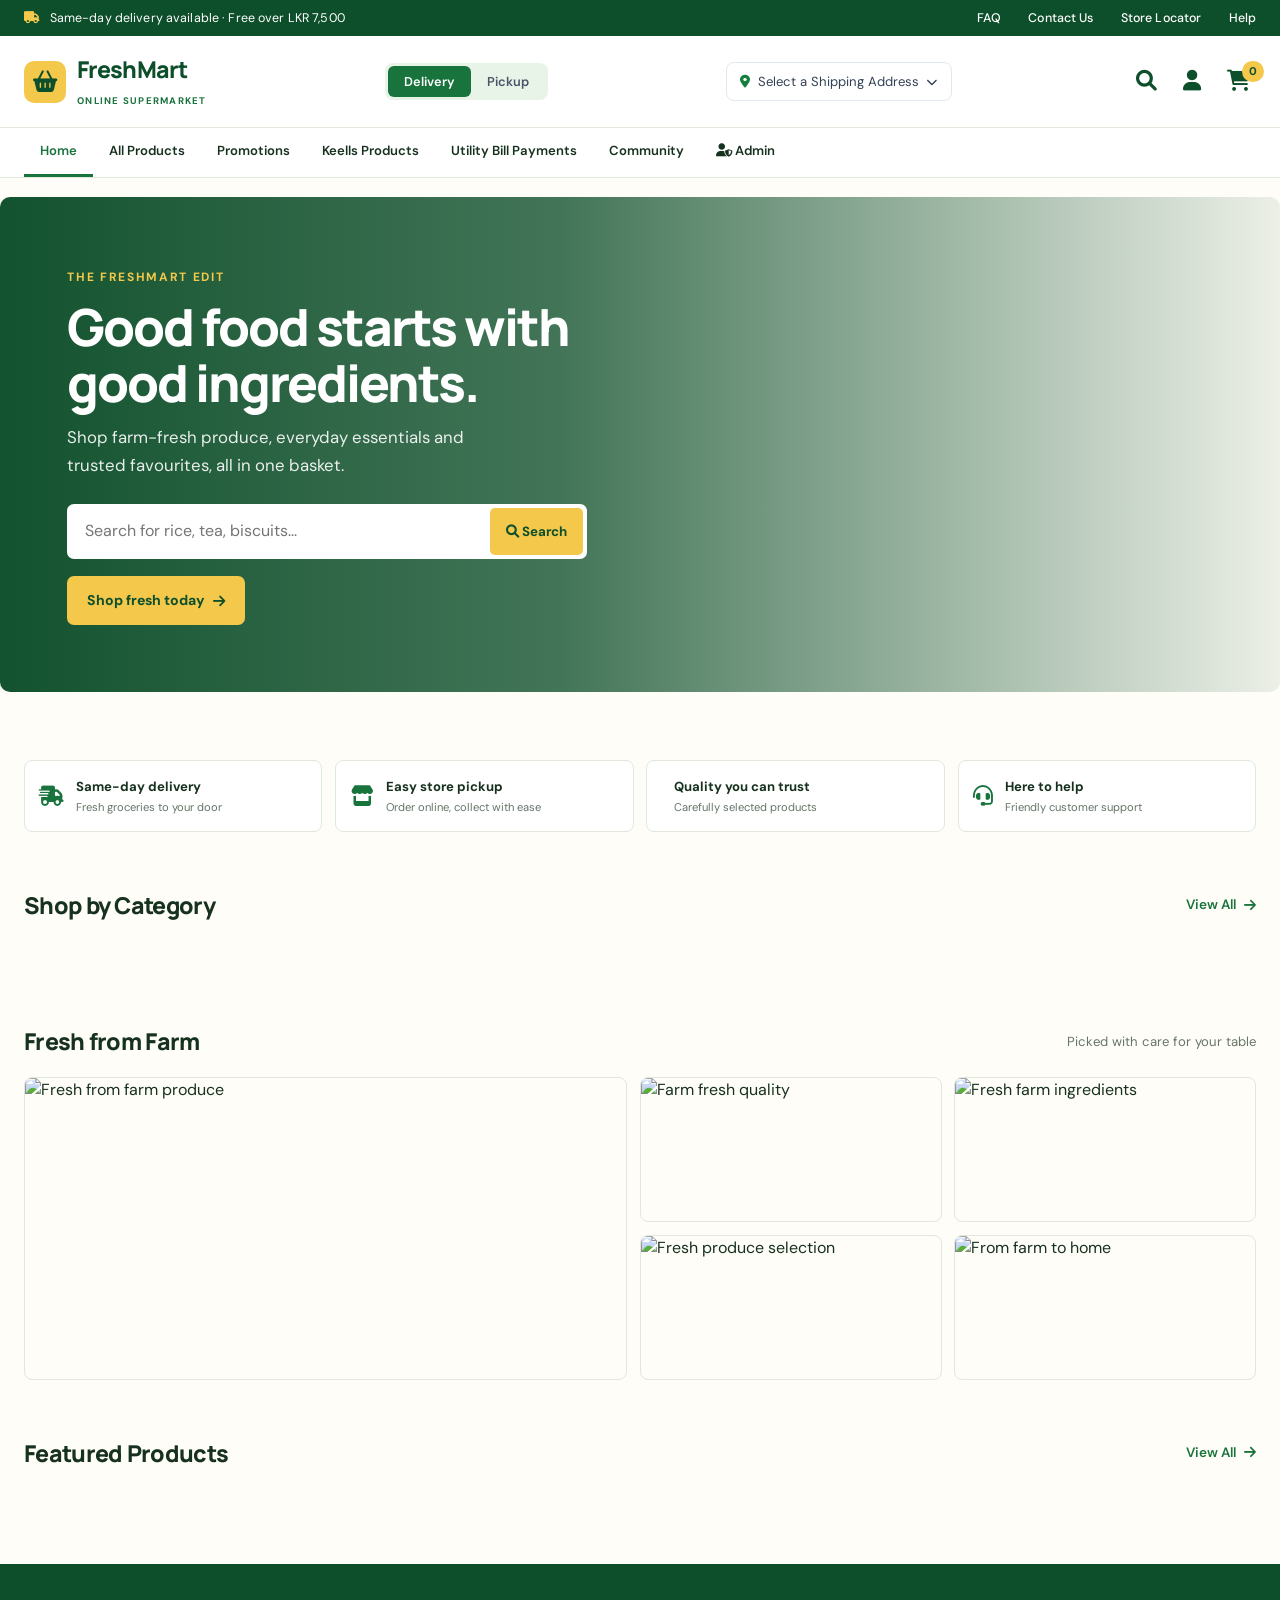
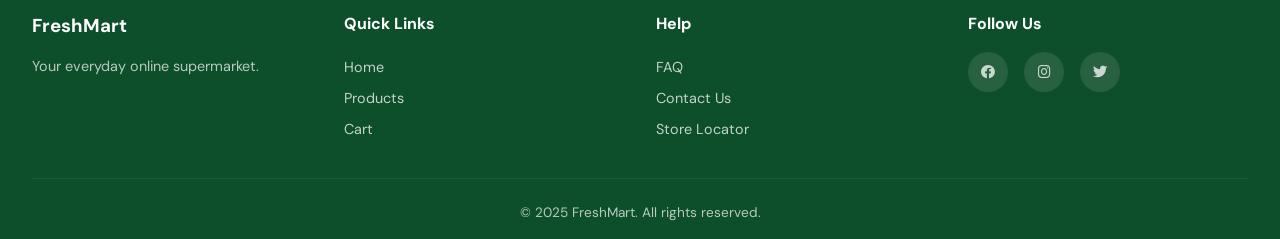
==== commit 3049472c: "Account Section done and payments" ====
--- a/index.html
+++ b/index.html
@@ -45,6 +45,7 @@
 
     <div class="header-actions">
       <button class="icon-btn" id="searchToggle"><i class="fas fa-search"></i></button>
+      <a href="login.html" class="icon-btn" data-auth-link aria-label="Account"><i class="fas fa-user"></i></a>
       <a href="cart.html" class="icon-btn cart-link">
         <i class="fas fa-shopping-cart"></i>
         <span class="cart-badge" id="headerCartCount">0</span>
@@ -67,6 +68,7 @@
       <li><a href="keells-products.html">Keells Products</a></li>
       <li><a href="utility-bills.html">Utility Bill Payments</a></li>
       <li><a href="community.html">Community</a></li>
+      <li><a href="admin.html"><i class="fas fa-user-shield"></i> Admin</a></li>
     </ul>
   </nav>
 
@@ -159,6 +161,7 @@
 
   <script src="js/data.js"></script>
   <script src="js/api.js"></script>
+  <script src="js/auth.js"></script>
   <script src="js/cart.js"></script>
   <script src="js/main.js"></script>
 </body>
--- a/css/style.css
+++ b/css/style.css
@@ -382,7 +382,9 @@
   to { opacity: 1; transform: translateY(0); }
 }
 .cart-item-info { display: flex; align-items: center; gap: 1rem; flex-wrap: wrap; flex: 1; }
-.cart-item-icon { font-size: 2rem; width: 44px; text-align: center; }
+.cart-item-icon { align-items: center; background: #eef7ee; border-radius: 8px; display: flex; flex: 0 0 58px; height: 58px; justify-content: center; overflow: hidden; text-align: center; }
+.cart-item-icon img { height: 100%; object-fit: cover; width: 100%; }
+.cart-item-icon-fallback { font-size: 1.8rem; line-height: 1; }
 .cart-item-name { font-weight: 700; font-size: 1rem; }
 .cart-item-price { font-weight: 700; color: #e63946; font-size: 1rem; }
 .cart-item-quantity {
@@ -688,6 +690,47 @@
 .community-story img { width: 100%; height: 100%; min-height: 360px; object-fit: cover; }
 .community-grid { margin-top: 1.5rem; }
 .community-grid h2 { color: var(--ink); font-family: 'Manrope', sans-serif; font-size: 1.1rem; }
+.contact-page { padding-top: 2.2rem; }
+.contact-hero { align-items: center; background: var(--leaf-dark); border-radius: 10px; color: white; display: flex; justify-content: space-between; min-height: 270px; overflow: hidden; padding: 3rem 3.5rem; }
+.contact-hero h1 { color: white; font-family: 'Manrope', sans-serif; font-size: clamp(2.1rem, 4vw, 3.5rem); letter-spacing: -0.04em; line-height: 1; margin: 0.7rem 0 0.9rem; }
+.contact-hero p { color: rgba(255,255,255,0.82); line-height: 1.7; margin: 0; max-width: 540px; }
+.contact-hero-meta { color: #d8f4df; display: flex; flex-wrap: wrap; font-size: 0.78rem; gap: 1.2rem; margin-top: 1.5rem; }
+.contact-hero-meta i { color: var(--yellow); margin-right: 0.35rem; }
+.contact-hero-mark { align-items: center; background: rgba(255,255,255,0.1); border: 1px solid rgba(255,255,255,0.2); border-radius: 50%; display: flex; flex-direction: column; height: 170px; justify-content: center; margin-left: 2rem; min-width: 170px; text-align: center; }
+.contact-hero-mark i { color: var(--yellow); font-size: 2.1rem; margin-bottom: 0.65rem; }
+.contact-hero-mark strong { font-size: 0.83rem; line-height: 1.4; }
+.contact-channels { display: grid; gap: 0.8rem; grid-template-columns: repeat(3, 1fr); margin: 1.1rem 0 2rem; }
+.contact-channel { align-items: center; background: white; border: 1px solid var(--line); border-radius: 8px; color: inherit; display: flex; gap: 0.85rem; min-height: 92px; padding: 1rem; text-decoration: none; transition: border-color 0.2s, transform 0.2s; }
+.contact-channel:hover { border-color: #91b99a; transform: translateY(-2px); }
+.contact-icon { align-items: center; background: var(--mint); border-radius: 7px; color: var(--leaf); display: flex; flex: 0 0 40px; height: 40px; justify-content: center; }
+.contact-channel small, .contact-channel strong, .contact-channel em { display: block; }
+.contact-channel small, .contact-channel em { color: var(--muted); font-size: 0.72rem; font-style: normal; }
+.contact-channel strong { color: var(--ink); font-size: 0.9rem; margin: 0.16rem 0; }
+.contact-layout { align-items: start; display: grid; gap: 1.1rem; grid-template-columns: minmax(0, 1.25fr) minmax(280px, 0.75fr); }
+.contact-form, .contact-aside-block, .contact-location { background: white; border: 1px solid var(--line); border-radius: 8px; }
+.contact-form { padding: 1.6rem; }
+.contact-form .section-header { align-items: start; display: flex; justify-content: space-between; }
+.contact-label { color: var(--leaf); font-size: 0.7rem; font-weight: 800; letter-spacing: 0.12em; }
+.contact-form h2, .contact-aside h2 { color: var(--ink); font-family: 'Manrope', sans-serif; font-size: 1.35rem; margin: 0.35rem 0 1.2rem; }
+.contact-required { color: var(--muted); font-size: 0.72rem; padding-top: 0.2rem; }
+.contact-form label { color: var(--ink); display: block; font-size: 0.82rem; font-weight: 700; margin-top: 0.9rem; }
+.contact-form input, .contact-form select, .contact-form textarea { border: 1px solid var(--line); border-radius: 5px; box-sizing: border-box; color: var(--ink); display: block; font: inherit; font-size: 0.88rem; margin-top: 0.35rem; padding: 0.75rem; resize: vertical; width: 100%; }
+.contact-form input:focus, .contact-form select:focus, .contact-form textarea:focus { border-color: var(--leaf); outline: 2px solid var(--mint); }
+.contact-form-grid { display: grid; gap: 0.9rem; grid-template-columns: 1fr 1fr; }
+.contact-form-footer { align-items: center; display: flex; gap: 1rem; margin-top: 1.1rem; }
+.contact-form-footer .btn-primary { border: 0; cursor: pointer; }
+.contact-form-footer .form-message { flex: 1; margin: 0; }
+.contact-aside { display: grid; gap: 1.1rem; }
+.contact-aside-block { padding: 1.5rem; }
+.contact-aside-block h2 { margin-bottom: 0.8rem; }
+.contact-aside details { border-top: 1px solid var(--line); padding: 0.85rem 0; }
+.contact-aside summary { color: var(--ink); cursor: pointer; font-size: 0.85rem; font-weight: 700; }
+.contact-aside details p { color: var(--muted); font-size: 0.8rem; line-height: 1.6; margin: 0.55rem 0 0; }
+.contact-location { align-items: flex-start; background: var(--mint); border-color: transparent; display: flex; gap: 0.9rem; padding: 1.3rem 1.5rem; }
+.contact-location > i { color: var(--leaf); font-size: 1.3rem; padding-top: 0.15rem; }
+.contact-location strong { color: var(--ink); font-size: 0.95rem; }
+.contact-location p { color: var(--muted); font-size: 0.82rem; line-height: 1.5; margin: 0.35rem 0 0.7rem; }
+.contact-location a { color: var(--leaf); font-size: 0.78rem; font-weight: 700; text-decoration: none; }
 
 .product-grid { gap: 1rem; grid-template-columns: repeat(auto-fill, minmax(205px, 1fr)); }
 .product-card { border-radius: 10px; border: 1px solid var(--line); box-shadow: none; padding: 0.8rem; overflow: hidden; }
@@ -720,6 +763,10 @@
   .info-grid, .brand-strip, .community-grid, .utility-layout, .community-story { grid-template-columns: 1fr; }
   .community-story img { min-height: 230px; max-height: 280px; }
   .brand-hero { padding: 2rem 1.5rem; }
+  .contact-hero { align-items: flex-start; flex-direction: column; padding: 2rem 1.5rem; }
+  .contact-hero-mark { align-self: flex-end; margin: 1.5rem 0 -3.5rem; }
+  .contact-channels, .contact-layout { grid-template-columns: 1fr; }
+  .contact-form-grid { grid-template-columns: 1fr; }
 }
 @media (max-width: 480px) {
   .hero-search { flex-direction: column; gap: 0.25rem; padding: 0.35rem; }
@@ -1050,6 +1097,20 @@
 .account-card i { font-size: 2rem; color: #e63946; margin-bottom: 1rem; display: block; }
 .account-card h3 { color: #002e5c; font-size: 1.1rem; margin-bottom: 0.3rem; }
 .account-card p { color: #64748b; font-size: 0.85rem; }
+.account-orders { background: white; border: 1px solid var(--line); border-radius: 10px; margin-top: 1.5rem; padding: 1.5rem; }
+.account-orders-heading { align-items: end; border-bottom: 1px solid var(--line); display: flex; justify-content: space-between; margin-bottom: 0.2rem; padding-bottom: 0.9rem; }
+.account-eyebrow { color: var(--leaf); font-size: 0.7rem; font-weight: 800; letter-spacing: 0.12em; }
+.account-orders h2 { color: var(--ink); font-family: 'Manrope', sans-serif; font-size: 1.35rem; margin-top: 0.25rem; }
+.order-count { color: var(--muted); font-size: 0.78rem; }
+.order-history-list { display: grid; gap: 0.7rem; }
+.order-history-item { align-items: center; border-bottom: 1px solid #edf1ef; display: grid; gap: 1rem; grid-template-columns: minmax(150px, 0.8fr) minmax(180px, 1.5fr) auto; padding: 1rem 0; }
+.order-history-item:last-child { border-bottom: 0; }
+.order-history-item strong { color: var(--ink); display: block; font-size: 0.88rem; }
+.order-history-item span { color: var(--muted); display: block; font-size: 0.75rem; margin-top: 0.25rem; }
+.order-history-products { display: flex; flex-wrap: wrap; gap: 0.35rem; }
+.order-history-products span { background: var(--mint); border-radius: 4px; color: var(--leaf-dark); margin: 0; padding: 0.35rem 0.5rem; }
+.order-history-total { color: var(--leaf) !important; white-space: nowrap; }
+.order-history-empty { color: var(--muted); font-size: 0.85rem; padding: 1.3rem 0 0.4rem; }
 
 /* ========== CHECKOUT PAGE ========== */
 .checkout-layout {
@@ -1238,6 +1299,15 @@
 .success-order-id strong { color: var(--theme-green-700); }
 .search-form button:hover, .btn-primary-full:hover:not(:disabled),
 .success-box .btn-primary:hover { background: var(--theme-green-900); }
+.delivery-success-overlay { align-items: center; background: rgba(23,49,31,0.58); display: flex; inset: 0; justify-content: center; min-height: 430px; padding: 2rem; position: fixed; z-index: 20; }
+.delivery-success-popup { animation: popupIn 0.35s ease both; background: white; border: 1px solid var(--line); border-radius: 12px; box-shadow: 0 24px 60px rgba(23,49,31,0.24); max-width: 460px; padding: 1.5rem 2rem 2rem; text-align: center; width: 100%; }
+.delivery-road { background: var(--mint); border-radius: 7px; height: 58px; margin-bottom: 1.2rem; overflow: hidden; position: relative; }
+.delivery-road::after { background: repeating-linear-gradient(90deg, var(--leaf) 0 28px, transparent 28px 48px); bottom: 10px; content: ''; height: 3px; left: 0; opacity: 0.4; position: absolute; width: 100%; }
+.delivery-truck { animation: truckDrive 2.8s ease-in-out infinite; color: var(--leaf-dark); font-size: 2.3rem; left: -3rem; position: absolute; top: 1rem; z-index: 1; }
+.delivery-success-popup h1 { color: var(--ink); font-family: 'Manrope', sans-serif; font-size: 1.7rem; margin: 0.6rem 0; }
+.delivery-success-popup > p { color: var(--muted); font-size: 0.9rem; }
+@keyframes truckDrive { 0% { transform: translateX(0); } 45%, 65% { transform: translateX(220px); } 100% { transform: translateX(520px); } }
+@keyframes popupIn { from { opacity: 0; transform: translateY(12px) scale(0.98); } to { opacity: 1; transform: translateY(0) scale(1); } }
 
 /* ========== ADMIN PANEL ========== */
 .admin-header { background: var(--theme-green-900); color: white; display: flex; align-items: center; justify-content: space-between; padding: 1rem 4vw; }
@@ -1262,6 +1332,13 @@
 .admin-notice { min-height: 1.2rem; color: #167345; font-weight: 700; margin-bottom: 1rem; }
 .admin-notice.error { color: #b42318; }
 .admin-section-heading { display: flex; align-items: center; justify-content: space-between; margin-bottom: 1rem; }
+.admin-heading-actions { align-items: center; display: flex; gap: 0.6rem; }
+.admin-search { align-items: center; background: white; border: 1px solid #cbd5e1; color: #64748b; display: flex; gap: 0.5rem; padding: 0.65rem 0.75rem; }
+.admin-search input { border: 0; color: #1e293b; font: inherit; min-width: 190px; outline: 0; }
+.admin-search:focus-within { border-color: var(--theme-green-700); outline: 2px solid rgba(22, 128, 74, 0.15); }
+.admin-filter { align-items: center; color: #64748b; display: flex; gap: 0.4rem; font-size: 0.8rem; font-weight: 700; }
+.admin-filter select { background: white; border: 1px solid #cbd5e1; color: #1e293b; font: inherit; padding: 0.65rem; }
+.admin-filter select:focus { border-color: var(--theme-green-700); outline: 2px solid rgba(22, 128, 74, 0.15); }
 .admin-layout { display: grid; grid-template-columns: minmax(260px, 340px) 1fr; align-items: start; gap: 1.5rem; }
 .admin-form, .admin-table-wrap { background: white; border: 1px solid #e2e8f0; }
 .admin-form { padding: 1.3rem; }
@@ -1300,6 +1377,12 @@
   .admin-stats { width: 100%; }
   .admin-stats div { flex: 1; }
   .admin-layout { grid-template-columns: 1fr; }
+  .admin-section-heading { align-items: stretch; flex-direction: column; }
+  .admin-heading-actions { flex-wrap: wrap; }
+  .admin-search { flex: 1; }
+  .admin-search input { min-width: 0; width: 100%; }
+  .admin-filter { flex: 1; }
+  .admin-filter select { flex: 1; }
 }
 @media (max-width: 520px) {
   .admin-header-actions { gap: 0; }
